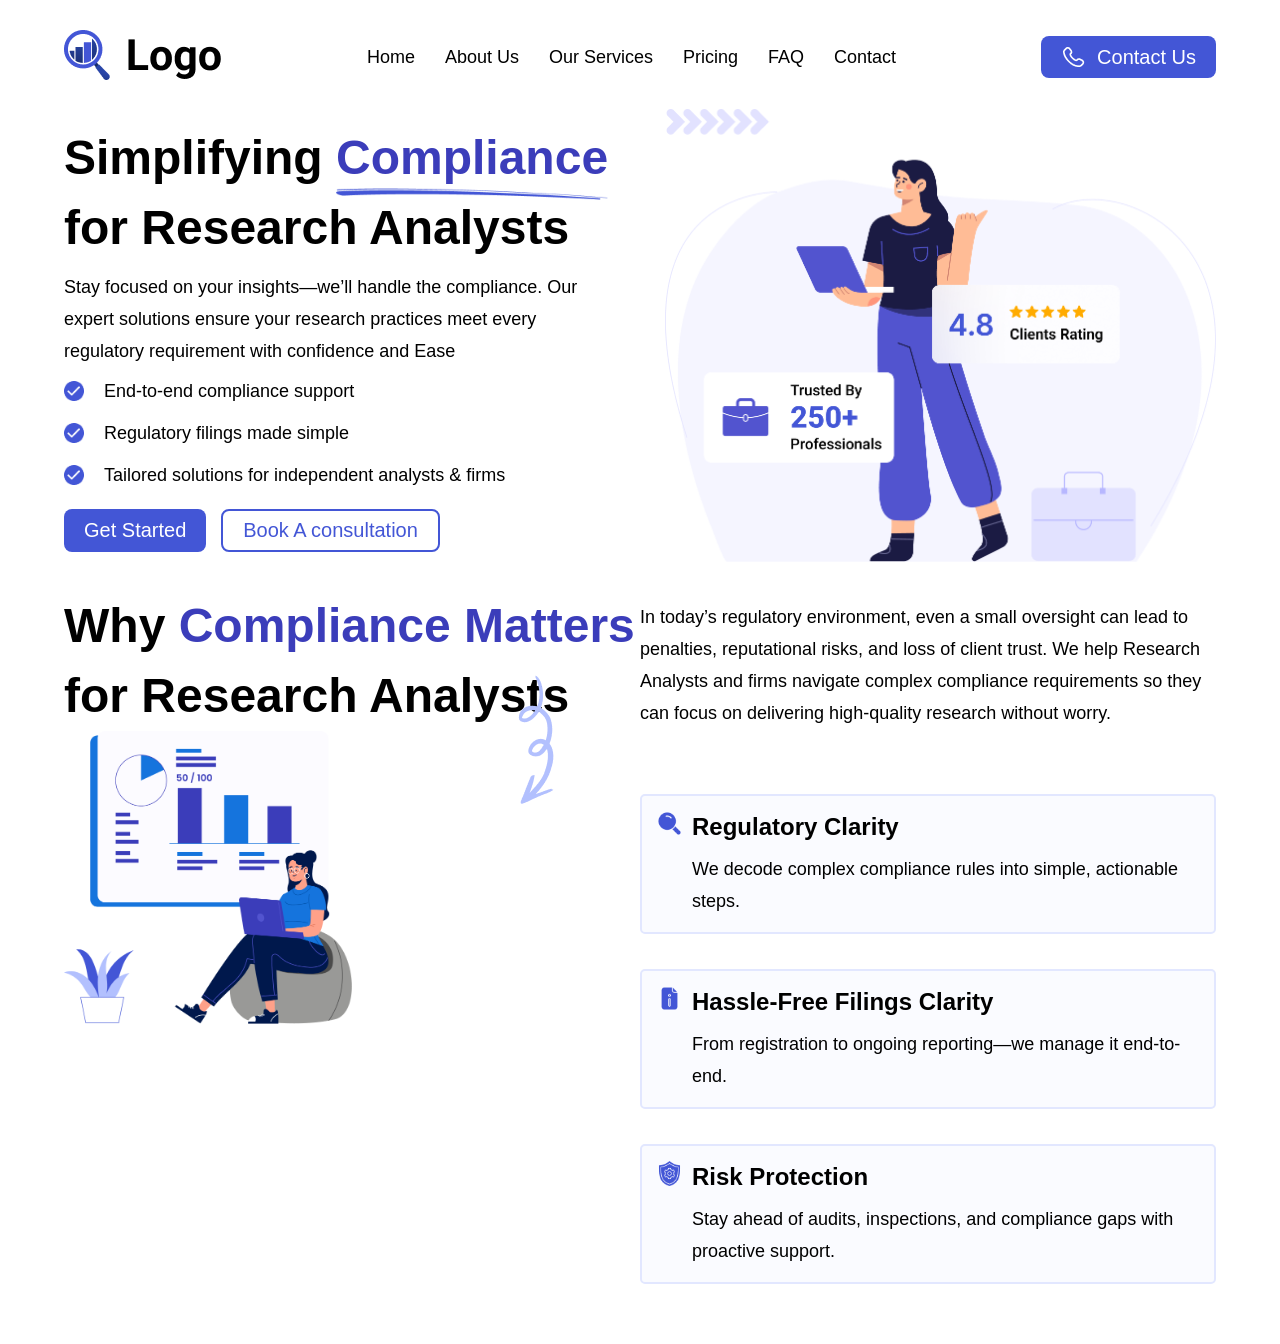
==== pages/index.html @ d71bd72a "updated file paths and names" ====
<!DOCTYPE html>
<html lang="en">
<head>
    <meta charset="UTF-8">
    <meta name="viewport" content="width=device-width, initial-scale=1.0">
    <title>Document</title>
    <link rel="stylesheet" href="home.css">
</head>
<body>

    <!-- navbar -->
     <nav class="header container-comon">

        <div class="logo">
           <img src="..\images_icons\Logo.png" alt="Logo">
        </div>
        <div class="menu-items">
            <ul>
                <li class="body-medium">Home</li>
                <li class="body-medium">About Us</li>
                <li class="body-medium">Our Services</li>
                <li class="body-medium">Pricing</li>
                <li class="body-medium">FAQ</li>
                <li class="body-medium">Contact</li>

            </ul>
        </div>
        
        <button class="btn title primary-btn">
            <img src="..\images_icons\Contact-icon.png" alt="Contact Icon">
            Contact Us
        </button>
        
     </nav>
    <!-- end -->
     <!-- hero section -->
      <div>
        <div class="left-div container-comon">
            <div class="section-1">
        <h2>
        Simplifying 
        <span class="heading-wrapper" style="color:#3B3DBA">
            Compliance
            <img class="underline-img" src="\images_icons\underline-Vector.png">
        </span>
        for 
        Research Analysts
    </h2>
        
        


        <p class="body-regular">Stay focused on your insights—we’ll handle the compliance. Our expert solutions ensure your research practices meet every regulatory requirement with confidence and Ease</p>
        <div>
            <div class="features">
                <img src="..\images_icons\check-sign.png" alt="Check Sign">
                <p class="body-regular">
                    End-to-end compliance support
                </p>
            </div>
             <div class="features">
                <img src="..\images_icons\check-sign.png" alt="Check Sign">
                <p class="body-regular">
                    Regulatory filings made simple
                </p>
            </div>
             <div class="features">
                <img src="..\images_icons\check-sign.png" alt="Check Sign">
                <p class="body-regular">
                    Tailored solutions for independent analysts & firms
                </p>
            </div>

        </div>
        <div class="buttons">
            <button class="similar btn2 title primary-btn">
                <img class="hover-icon" src="..\images_icons\Contact-icon.png" alt="Contact Icon">
                Get Started
            </button>
            <button class="similar title btn3">
                <img class="hover-icon" src="..\images_icons\Contact-icon.png" alt="Contact Icon">
                Book A consultation
            </button>
        </div>
        </div>
        <div class="section-2">
         <img src="..\images_icons\Banner Image.png" alt="Hero Image">
        </div>
        </div>
        <div class="right-div container-comon">
         <div class="reseach-analysts">
         <div class="research-left">
        <div class="research-heading-icon">
            <h2>Why <span style="color:#3B3DBA">Compliance  Matters
                </span>  for Research Analysts</h2>
            <img src="..\images_icons\Vector2.png" alt="Vector 2">
        </div>
       
        <img class="vector" src="..\images_icons\Section2-Image.png" alt="Section 2 Image">
         <!-- <img src="../images_icons/Vector1.png" alt="vector 1"> -->
        </div>
        <div class="research-right">
        
        
            <p class="body-regular reularity-env">In today’s regulatory environment, even a small oversight can lead to penalties, reputational risks, and loss of client trust. We help Research Analysts and firms navigate complex compliance requirements so they can focus on delivering high-quality research without worry.</p>
            <div class="lower-section">
                <div class="inside-box">
                   

                     <img src="..\images_icons\Regulatory Clarity.png" alt="Compliance Icon">
                        <div class="regularity">
                            
                             <h3 class="large-title">Regulatory Clarity</h3>
                      
                        
                        
                            <p class="body-regular texts">We decode complex compliance rules into simple, actionable steps.</p>
                          </div>

                    
                    

                    </div>

                
                 <div class="inside-box">
                         <img src="..\images_icons\Hassle-Free Filings Clarity.png" alt="Compliance Icon">
                        <div class="hassle-free">
                        
                             <h3 class="large-title">Hassle-Free Filings Clarity</h3>
                        
                        
                            
                            <p class="body-regular texts">From registration to ongoing reporting—we manage it end-to-end.</p>
                        </div>

                   
                    

                    </div>

                
                <div class="inside-box">
                    <img src="..\images_icons\Risk Protection.png" alt="Compliance Icon">
                        <div class="risk-protection">
                            
                             <h3 class="large-title">Risk Protection</h3>
                       
                        
                            
                            <p class="body-regular texts">Stay ahead of audits, inspections, and compliance gaps with proactive support.
                        </p>
                        
                        

                   


            </div>

         
        </div>
         </div>
         

        </div>
      </div>
      <!-- end HS -->

</body>
</html>
---- pages/home.css ----
﻿*{
    margin: 0;
    padding: 0;
    box-sizing: border-box;
}
.container-comon{
    margin: auto;
    width: 90%;
    margin-bottom: 25px;
}   
body{
    font-family:'Roboto', sans-serif;
     background-color: #fff;
    color: #000;
}
h1{
    font-family: 'Roboto', sans-serif;
    font-size:64px;
    font-weight: semi-bold;
    line-height: 85px;
}

h2{
    font-family: 'Roboto', sans-serif;
    font-size: 48px;
    font-weight: semi-bold;
    line-height: 70px;
}
.large-title
{
    font-family: 'Roboto', sans-serif;
    font-size: 24px;
    font-weight: semi-bold;
    line-height: 32px;
}
.title
{
    font-family: 'Roboto', sans-serif;
    font-size: 20px;
    font-weight: Medium;
    line-height: Auto;
    border: none;
    border-radius: 8px;
    padding: 8px 20px;
}
.body-regular
{
    font-family: 'Roboto', sans-serif;
    font-size: 18px;
    font-weight: Regular;
    line-height: 32px;
}
.body-medium
{
    font-family: 'Roboto', sans-serif;
    font-size: 18px;
    font-weight: Medium;
    line-height: auto;
    
}
.header{
    display:flex;
    justify-content: space-between;
    align-items: center;
    margin-top: 30px;

}
.header ul{
    display: flex;
    gap: 30px;
    list-style: none;
}
.primary-btn{
    background-color: #4356D6;
    color:white;
    border: none;
    
}
.btn{
    display:flex;
    align-items: center ;
     justify-content: center;
    gap: 10px;
      }
.left-div{
    display: flex;
    justify-content: space-between;
    align-items: center;
    gap: 50px;
}
.section-1{
   
    width: 50%;
    display: flex;
    gap:8px;
    flex-direction: column;
    

}

.section-2{
     width: 50%;

}
.section-2 img{
    width: 100%;
}
.features{
    display: flex;
    gap:20px;
    margin-bottom: 10px;
    align-items: center;
}
.btn3{
    color:#4356D6;
    border: 2px solid #4356D6;
    background: white;
}
.buttons
{
    display: flex;
    gap:15px;
}
.hover-icon{
    display: none;
    height: 20px;;
}


.similar:hover .hover-icon{
    display:block;
    
}
.similar:hover
{
    background-color: #3B3DBA;
    color:white;
}
.similar
{
    display:flex;
    align-items: center ;
     justify-content: center;
    gap: 10px;
}
.research-left
{
    width: 50%;
    

}
.research-left .vector{
     width:50%;
    object-fit:cover;
    
}
.texts
{
   text-align: left;
}

.research-right
{
       width: 50%;
        display: flex;
    gap:15px;
    flex-direction: column;
    align-items:stretch;
}

.reseach-analysts
{
    display:flex;
    /* height:500px; */
    
}
.features img{
    width: 20px;
    height: 20px;
}
.regularity

{ 
    display: flex;
    
    flex-direction: column;
    gap:10px;

}
.hassle-free
{ 
   display: flex;
    
    flex-direction: column;
    gap:10px;

}
.risk-protection
{ 
    display: flex;
    
    flex-direction: column;
    gap:10px;

}
.inside-box
{
    display: flex;
    padding: 15px;
    width: 100%;
    border: 2px solid #E2E7FF;
    margin-bottom: 35px;
    flex-direction: row;
    gap:10px;
    border-radius: 5px;
    background: #FAFBFF;
    
    
}
.inside-box img{
     width: 25px;
    height: 25px;
}
.reularity-env
{
    margin-top: 10px;
     margin-bottom: 50px;

}
.heading-wrapper{
    position: relative;
    display: inline-block;
}
.underline-img{
    position: absolute;

    left: 0;
    bottom: -7px;

    width: 100%;
}
.research-heading-icon{
    position: relative;

}
.research-heading-icon img{
    position: absolute;
    right: 15%;
    top: 60%;
}
/* .inside-box button{
     width: 100%;
     padding:10px 10px;
     border:none;

     */



/* ...................MOBILE TOPOGRAPHY................ */
@media (max-width:768px) {

h1{
    font-family: 'Roboto', sans-serif;
    font-size:54px;
    font-weight: bold;
    line-height: 75px;
}

h2{
    font-family: 'Roboto', sans-serif;
    font-size: 46px;
    font-weight: semi-bold;
    line-height: 60px;
}
.large-title
{
    font-family: 'Roboto', sans-serif;
    font-size: 24px;
    font-weight: semi-bold;
    line-height: 32px;
}
.title
{
    font-family: 'Roboto', sans-serif;
    font-size: 20px;
    font-weight: Medium;
    line-height: Auto;
    padding: 5px 10px;
    border: none;
    border-radius: 8px;
    padding: 8px 20px;
}
.body-regular
{
    font-family: 'Roboto', sans-serif;
    font-size: 18px;
    font-weight: Regular;
    line-height: 32px;
}
.body-medium
{
    font-family: 'Roboto', sans-serif;
    font-size: 18px;
    font-weight: Medium;
    line-height: auto;
    
}
}
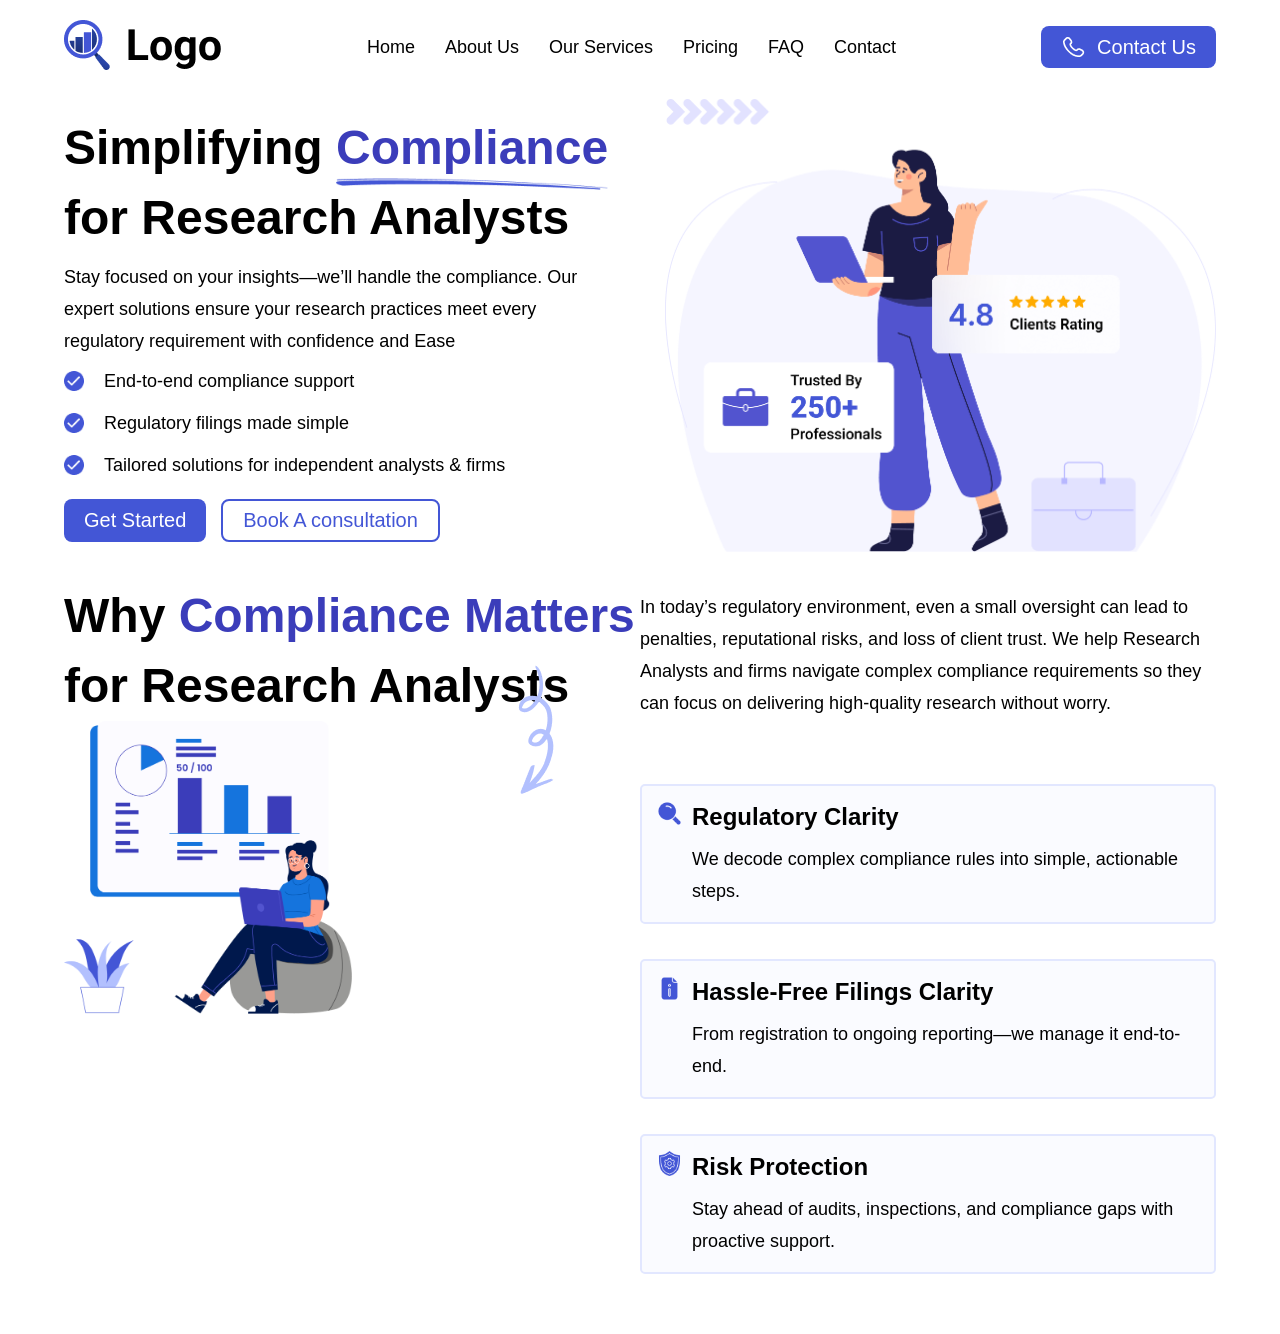
==== commit 528c2353: "added side menu" ====
--- a/pages/index.html
+++ b/pages/index.html
@@ -6,13 +6,20 @@
     <title>Document</title>
     <link rel="stylesheet" href="home.css">
 </head>
+<script>
+
+function openMenu(){
+   window.location.href = "sideMenu.html";
+}
+
+</script>
 <body>
 
     <!-- navbar -->
      <nav class="header container-comon">
 
         <div class="logo">
-           <img src="..\images_icons\Logo.png" alt="Logo">
+           <img src="../images_icons/Logo.png" alt="Logo">
         </div>
         <div class="menu-items">
             <ul>
@@ -25,11 +32,15 @@
 
             </ul>
         </div>
+
         
         <button class="btn title primary-btn">
-            <img src="..\images_icons\Contact-icon.png" alt="Contact Icon">
+            <img src="../images_icons/Contact-icon.png" alt="Contact Icon">
             Contact Us
         </button>
+        <div class="menu-icon" onclick="openMenu()">
+          <img src="../images_icons/Menu.png">
+        </div>
         
      </nav>
     <!-- end -->
@@ -41,7 +52,7 @@
         Simplifying 
         <span class="heading-wrapper" style="color:#3B3DBA">
             Compliance
-            <img class="underline-img" src="\images_icons\underline-Vector.png">
+            <img class="underline-img" src="../images_icons/underline-Vector.png">
         </span>
         for 
         Research Analysts
@@ -53,19 +64,19 @@
         <p class="body-regular">Stay focused on your insights—we’ll handle the compliance. Our expert solutions ensure your research practices meet every regulatory requirement with confidence and Ease</p>
         <div>
             <div class="features">
-                <img src="..\images_icons\check-sign.png" alt="Check Sign">
+                <img src="../images_icons/check-sign.png" alt="Check Sign">
                 <p class="body-regular">
                     End-to-end compliance support
                 </p>
             </div>
              <div class="features">
-                <img src="..\images_icons\check-sign.png" alt="Check Sign">
+                <img src="../images_icons/check-sign.png" alt="Check Sign">
                 <p class="body-regular">
                     Regulatory filings made simple
                 </p>
             </div>
              <div class="features">
-                <img src="..\images_icons\check-sign.png" alt="Check Sign">
+                <img src="../images_icons/check-sign.png" alt="Check Sign">
                 <p class="body-regular">
                     Tailored solutions for independent analysts & firms
                 </p>
@@ -74,17 +85,17 @@
         </div>
         <div class="buttons">
             <button class="similar btn2 title primary-btn">
-                <img class="hover-icon" src="..\images_icons\Contact-icon.png" alt="Contact Icon">
+                <img class="hover-icon" src="../images_icons/Contact-icon.png" alt="Contact Icon">
                 Get Started
             </button>
             <button class="similar title btn3">
-                <img class="hover-icon" src="..\images_icons\Contact-icon.png" alt="Contact Icon">
+                <img class="hover-icon" src="../images_icons/Contact-icon.png" alt="Contact Icon">
                 Book A consultation
             </button>
         </div>
         </div>
         <div class="section-2">
-         <img src="..\images_icons\Banner Image.png" alt="Hero Image">
+         <img src="../images_icons/Banner Image.png" alt="Hero Image">
         </div>
         </div>
         <div class="right-div container-comon">
@@ -93,10 +104,10 @@
         <div class="research-heading-icon">
             <h2>Why <span style="color:#3B3DBA">Compliance  Matters
                 </span>  for Research Analysts</h2>
-            <img src="..\images_icons\Vector2.png" alt="Vector 2">
+            <img src="../images_icons/Vector2.png" alt="Vector 2">
         </div>
        
-        <img class="vector" src="..\images_icons\Section2-Image.png" alt="Section 2 Image">
+        <img class="vector" src="../images_icons/Section2-Image.png" alt="Section 2 Image">
          <!-- <img src="../images_icons/Vector1.png" alt="vector 1"> -->
         </div>
         <div class="research-right">
@@ -107,7 +118,7 @@
                 <div class="inside-box">
                    
 
-                     <img src="..\images_icons\Regulatory Clarity.png" alt="Compliance Icon">
+                     <img src="../images_icons/Regulatory Clarity.png" alt="Compliance Icon">
                         <div class="regularity">
                             
                              <h3 class="large-title">Regulatory Clarity</h3>
@@ -124,7 +135,7 @@
 
                 
                  <div class="inside-box">
-                         <img src="..\images_icons\Hassle-Free Filings Clarity.png" alt="Compliance Icon">
+                         <img src="../images_icons/Hassle-Free Filings Clarity.png" alt="Compliance Icon">
                         <div class="hassle-free">
                         
                              <h3 class="large-title">Hassle-Free Filings Clarity</h3>
@@ -141,7 +152,7 @@
 
                 
                 <div class="inside-box">
-                    <img src="..\images_icons\Risk Protection.png" alt="Compliance Icon">
+                    <img src="../images_icons/Risk Protection.png" alt="Compliance Icon">
                         <div class="risk-protection">
                             
                              <h3 class="large-title">Risk Protection</h3>
--- a/pages/home.css
+++ b/pages/home.css
@@ -62,7 +62,7 @@
     display:flex;
     justify-content: space-between;
     align-items: center;
-    margin-top: 30px;
+    margin-top: 20px;
 
 }
 .header ul{
@@ -248,6 +248,10 @@
     right: 15%;
     top: 60%;
 }
+.menu-icon
+{
+    display: none;
+}
 /* .inside-box button{
      width: 100%;
      padding:10px 10px;
@@ -306,4 +310,44 @@
     line-height: auto;
     
 }
-}
+.menu-icon{
+    display:block;
+    font-size:30px;
+    cursor:pointer
+}
+
+
+    .left-div{
+        flex-direction: column;
+    }
+
+    .reseach-analysts{
+        flex-direction: column;
+    }
+
+    .section-1,
+    .section-2,
+    .research-left,
+    .research-right{
+        width:100%;
+    }
+
+    .buttons{
+        flex-direction: column;
+    }
+
+    .header ul{
+        display:none;
+    }
+
+    .btn{
+        display:none;
+    }
+  .menu-items
+  {
+    display: none;
+  }
+
+}
+
+
